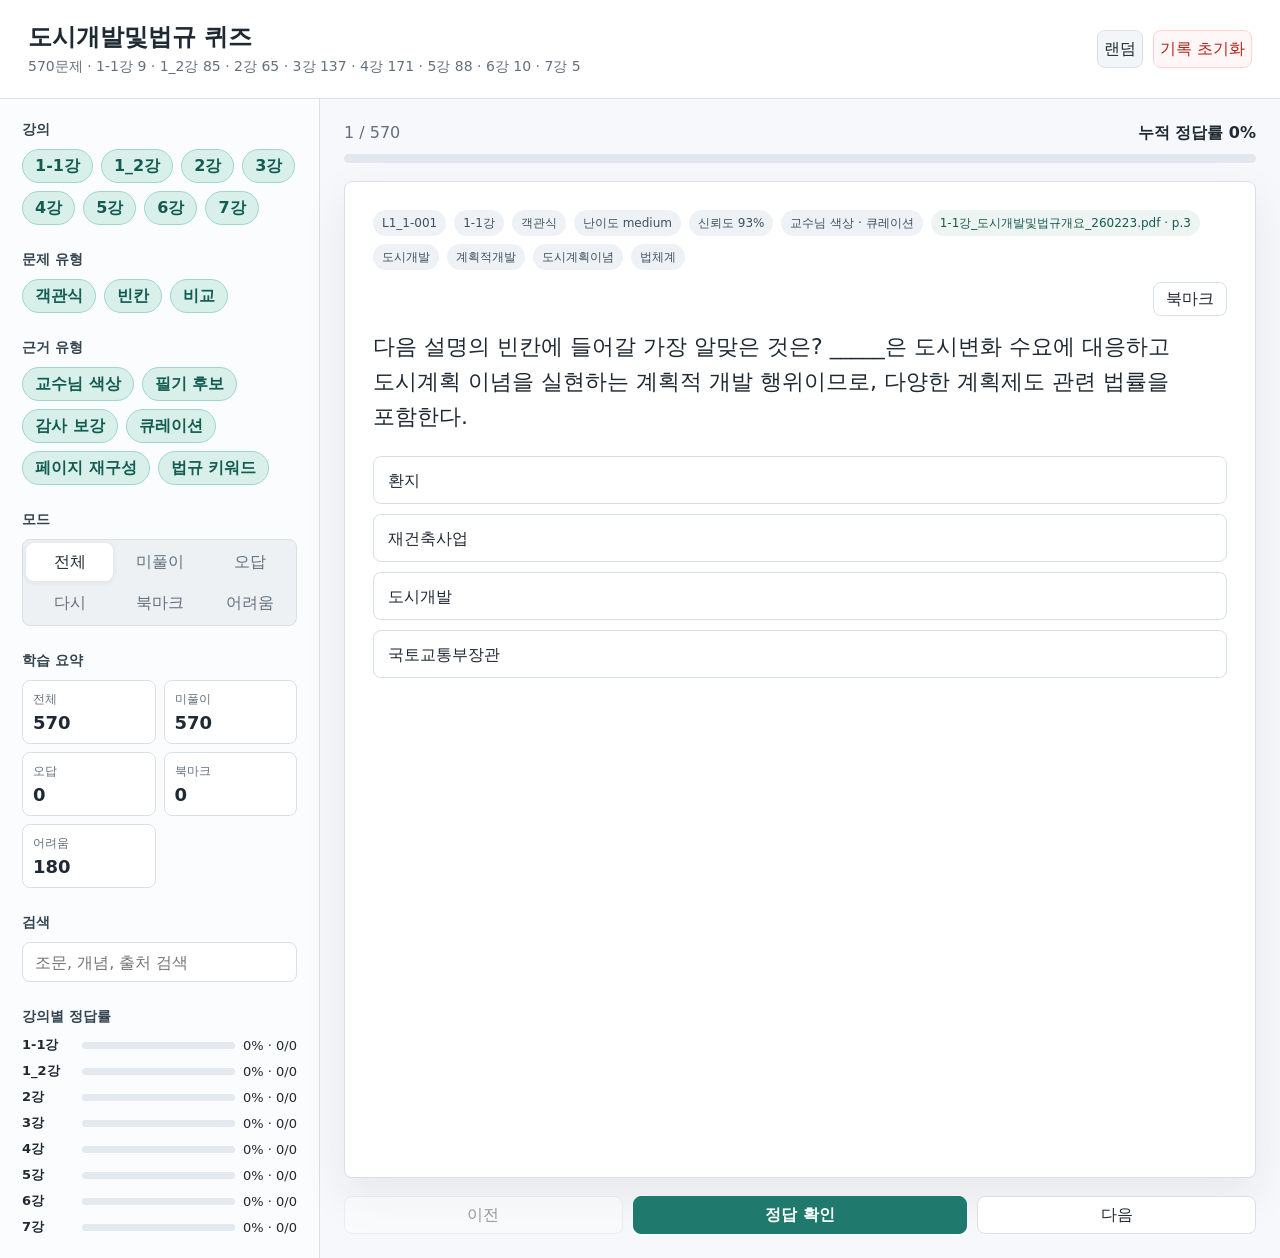
==== index.html @ 9ef406ee "Publish urban law quiz web app" ====
<!doctype html>
<html lang="ko">
  <head>
    <meta charset="utf-8" />
    <meta name="viewport" content="width=device-width, initial-scale=1" />
    <title>도시개발및법규 퀴즈</title>
    <link rel="stylesheet" href="styles.css" />
  </head>
  <body>
    <div class="app-shell">
      <header class="topbar">
        <div>
          <h1>도시개발및법규 퀴즈</h1>
          <p id="dataSummary">문제 데이터를 불러오는 중</p>
        </div>
        <div class="top-actions">
          <button id="shuffleBtn" class="ghost-btn" type="button">랜덤</button>
          <button id="resetBtn" class="danger-btn" type="button">기록 초기화</button>
        </div>
      </header>

      <aside class="control-panel" aria-label="퀴즈 필터">
        <section>
          <h2>강의</h2>
          <div id="lectureFilters" class="chip-grid"></div>
        </section>

        <section>
          <h2>문제 유형</h2>
          <div id="typeFilters" class="chip-grid"></div>
        </section>

        <section>
          <h2>근거 유형</h2>
          <div id="evidenceFilters" class="chip-grid"></div>
        </section>

        <section>
          <h2>모드</h2>
          <div class="mode-tabs" role="tablist" aria-label="풀이 모드">
            <button class="mode-btn active" data-mode="all" type="button">전체</button>
            <button class="mode-btn" data-mode="unseen" type="button">미풀이</button>
            <button class="mode-btn" data-mode="wrong" type="button">오답</button>
            <button class="mode-btn" data-mode="retry" type="button">다시</button>
            <button class="mode-btn" data-mode="bookmarked" type="button">북마크</button>
            <button class="mode-btn" data-mode="focus" type="button">어려움</button>
          </div>
        </section>

        <section>
          <h2>학습 요약</h2>
          <div id="studySummary" class="summary-grid"></div>
        </section>

        <section>
          <h2>검색</h2>
          <input id="searchInput" type="search" placeholder="조문, 개념, 출처 검색" autocomplete="off" />
        </section>

        <section>
          <h2>강의별 정답률</h2>
          <div id="lectureStats" class="stats-list"></div>
        </section>
      </aside>

      <main class="quiz-area">
        <section class="progress-strip">
          <div>
            <span id="positionText">0 / 0</span>
            <strong id="accuracyText">정답률 0%</strong>
          </div>
          <div class="progress-track" aria-hidden="true">
            <div id="progressBar" class="progress-bar"></div>
          </div>
        </section>

        <section id="quizPanel" class="quiz-panel" aria-live="polite">
          <div class="empty-state">필터에 맞는 문제를 불러오는 중입니다.</div>
        </section>

        <nav class="quiz-nav" aria-label="문제 이동">
          <button id="prevBtn" type="button">이전</button>
          <button id="checkBtn" class="primary-btn" type="button">정답 확인</button>
          <button id="nextBtn" type="button">다음</button>
        </nav>
      </main>
    </div>

    <script src="questions-data.js"></script>
    <script src="app.js"></script>
  </body>
</html>
---- styles.css ----
:root {
  color-scheme: light;
  --bg: #f7f8fb;
  --surface: #ffffff;
  --surface-alt: #eef4f1;
  --ink: #1f2933;
  --muted: #64707d;
  --line: #d9e1e7;
  --accent: #1f7a6d;
  --accent-strong: #135c52;
  --accent-soft: #d9f0ea;
  --warn: #b54708;
  --danger: #b42318;
  --ok: #16703a;
  --shadow: 0 18px 45px rgba(31, 41, 51, 0.08);
}

* {
  box-sizing: border-box;
}

body {
  margin: 0;
  min-height: 100vh;
  background: var(--bg);
  color: var(--ink);
  font-family:
    "Pretendard",
    "Noto Sans KR",
    "Segoe UI",
    system-ui,
    sans-serif;
}

button,
input {
  font: inherit;
}

button {
  min-height: 38px;
  border: 1px solid var(--line);
  border-radius: 8px;
  background: var(--surface);
  color: var(--ink);
  cursor: pointer;
}

button:hover {
  border-color: var(--accent);
}

button:disabled {
  cursor: not-allowed;
  opacity: 0.45;
}

.app-shell {
  display: grid;
  grid-template-columns: 320px minmax(0, 1fr);
  grid-template-rows: auto 1fr;
  grid-template-areas:
    "top top"
    "side main";
  min-height: 100vh;
}

.topbar {
  grid-area: top;
  display: flex;
  align-items: center;
  justify-content: space-between;
  gap: 18px;
  padding: 22px 28px;
  background: var(--surface);
  border-bottom: 1px solid var(--line);
}

.topbar h1 {
  margin: 0;
  font-size: 24px;
  line-height: 1.25;
}

.topbar p {
  margin: 6px 0 0;
  color: var(--muted);
  font-size: 14px;
}

.top-actions {
  display: flex;
  gap: 10px;
  flex-wrap: wrap;
  justify-content: flex-end;
}

.control-panel {
  grid-area: side;
  padding: 22px;
  border-right: 1px solid var(--line);
  background: #fbfcfd;
  overflow: auto;
}

.control-panel section + section {
  margin-top: 26px;
}

.control-panel h2 {
  margin: 0 0 10px;
  font-size: 14px;
  color: #344450;
}

.chip-grid {
  display: flex;
  flex-wrap: wrap;
  gap: 8px;
}

.chip {
  min-height: 34px;
  padding: 0 12px;
  border-radius: 999px;
  color: var(--muted);
  background: var(--surface);
}

.chip.active {
  color: var(--accent-strong);
  background: var(--accent-soft);
  border-color: #9ed8cc;
  font-weight: 700;
}

.mode-tabs {
  display: grid;
  grid-template-columns: repeat(3, minmax(0, 1fr));
  padding: 3px;
  border: 1px solid var(--line);
  border-radius: 8px;
  background: #edf1f4;
  gap: 3px;
}

.mode-btn {
  border: 0;
  background: transparent;
  color: var(--muted);
}

.mode-btn.active {
  background: var(--surface);
  color: var(--ink);
  box-shadow: 0 1px 6px rgba(31, 41, 51, 0.08);
}

.summary-grid {
  display: grid;
  grid-template-columns: repeat(2, minmax(0, 1fr));
  gap: 8px;
}

.summary-card {
  min-width: 0;
  padding: 10px;
  border: 1px solid var(--line);
  border-radius: 8px;
  background: var(--surface);
}

.summary-card span {
  display: block;
  color: var(--muted);
  font-size: 12px;
}

.summary-card strong {
  display: block;
  margin-top: 4px;
  font-size: 18px;
}

#searchInput {
  width: 100%;
  min-height: 40px;
  padding: 0 12px;
  border: 1px solid var(--line);
  border-radius: 8px;
  background: var(--surface);
}

.stats-list {
  display: grid;
  gap: 8px;
  font-size: 13px;
}

.stat-row {
  display: grid;
  grid-template-columns: 52px 1fr auto;
  align-items: center;
  gap: 8px;
}

.mini-track {
  height: 7px;
  overflow: hidden;
  border-radius: 999px;
  background: #e3e9ee;
}

.mini-fill {
  height: 100%;
  width: 0;
  background: var(--accent);
}

.quiz-area {
  grid-area: main;
  display: grid;
  grid-template-rows: auto 1fr auto;
  gap: 18px;
  padding: 24px;
  min-width: 0;
}

.progress-strip,
.quiz-panel,
.quiz-nav {
  width: min(980px, 100%);
  margin: 0 auto;
}

.progress-strip {
  display: grid;
  gap: 10px;
}

.progress-strip > div:first-child {
  display: flex;
  justify-content: space-between;
  gap: 16px;
  color: var(--muted);
}

.progress-strip strong {
  color: var(--ink);
}

.progress-track {
  height: 9px;
  overflow: hidden;
  border-radius: 999px;
  background: #e1e7ec;
}

.progress-bar {
  height: 100%;
  width: 0;
  background: linear-gradient(90deg, var(--accent), #6a8f42);
  transition: width 0.2s ease;
}

.quiz-panel {
  align-self: stretch;
  padding: 28px;
  border: 1px solid var(--line);
  border-radius: 8px;
  background: var(--surface);
  box-shadow: var(--shadow);
}

.meta-row {
  display: flex;
  flex-wrap: wrap;
  gap: 8px;
  margin-bottom: 18px;
}

.meta-pill {
  display: inline-flex;
  align-items: center;
  min-height: 26px;
  padding: 0 9px;
  border-radius: 999px;
  background: #eef2f6;
  color: #40505d;
  font-size: 12px;
}

.meta-pill.source {
  background: var(--surface-alt);
  color: var(--accent-strong);
}

.question-tools {
  display: flex;
  justify-content: flex-end;
  margin: -6px 0 14px;
}

.bookmark-btn {
  min-height: 34px;
  padding: 0 12px;
  border-radius: 8px;
}

.bookmark-btn.active {
  color: #7a4b00;
  border-color: #f5ca6a;
  background: #fff5d6;
  font-weight: 700;
}

.question-text {
  margin: 0 0 22px;
  font-size: 22px;
  line-height: 1.58;
  word-break: keep-all;
}

.choices {
  display: grid;
  gap: 10px;
}

.choice-btn {
  min-height: 48px;
  padding: 10px 14px;
  text-align: left;
  line-height: 1.45;
  word-break: keep-all;
}

.choice-btn.selected {
  border-color: var(--accent);
  background: var(--accent-soft);
  color: var(--accent-strong);
  font-weight: 700;
}

.answer-input {
  width: 100%;
  min-height: 48px;
  padding: 10px 13px;
  border: 1px solid var(--line);
  border-radius: 8px;
}

.feedback {
  display: none;
  margin-top: 20px;
  padding: 16px;
  border-radius: 8px;
  line-height: 1.6;
}

.feedback.visible {
  display: block;
}

.feedback.correct {
  background: #e7f7ed;
  color: var(--ok);
}

.feedback.wrong {
  background: #fff1e6;
  color: var(--warn);
}

.source-snippet {
  margin-top: 10px;
  color: #43515f;
}

.quiz-nav {
  display: grid;
  grid-template-columns: 1fr 1.2fr 1fr;
  gap: 10px;
}

.primary-btn {
  background: var(--accent);
  border-color: var(--accent);
  color: #fff;
  font-weight: 700;
}

.primary-btn:hover {
  background: var(--accent-strong);
  border-color: var(--accent-strong);
}

.ghost-btn {
  background: #f2f6f8;
}

.danger-btn {
  color: var(--danger);
  background: #fff7f7;
  border-color: #ffd5d2;
}

.empty-state {
  display: grid;
  min-height: 320px;
  place-items: center;
  color: var(--muted);
  text-align: center;
}

@media (max-width: 860px) {
  .app-shell {
    grid-template-columns: 1fr;
    grid-template-areas:
      "top"
      "side"
      "main";
  }

  .topbar {
    align-items: flex-start;
    flex-direction: column;
    padding: 18px;
  }

  .top-actions {
    width: 100%;
    justify-content: stretch;
  }

  .top-actions button {
    flex: 1;
  }

  .control-panel {
    border-right: 0;
    border-bottom: 1px solid var(--line);
    padding: 16px;
  }

  .quiz-area {
    padding: 16px;
  }

  .quiz-panel {
    padding: 20px;
  }

  .question-text {
    font-size: 18px;
    line-height: 1.55;
  }
}

@media (max-width: 520px) {
  .quiz-nav {
    grid-template-columns: 1fr;
  }

  .stat-row {
    grid-template-columns: 48px 1fr;
  }

  .stat-row span:last-child {
    grid-column: 2;
  }
}
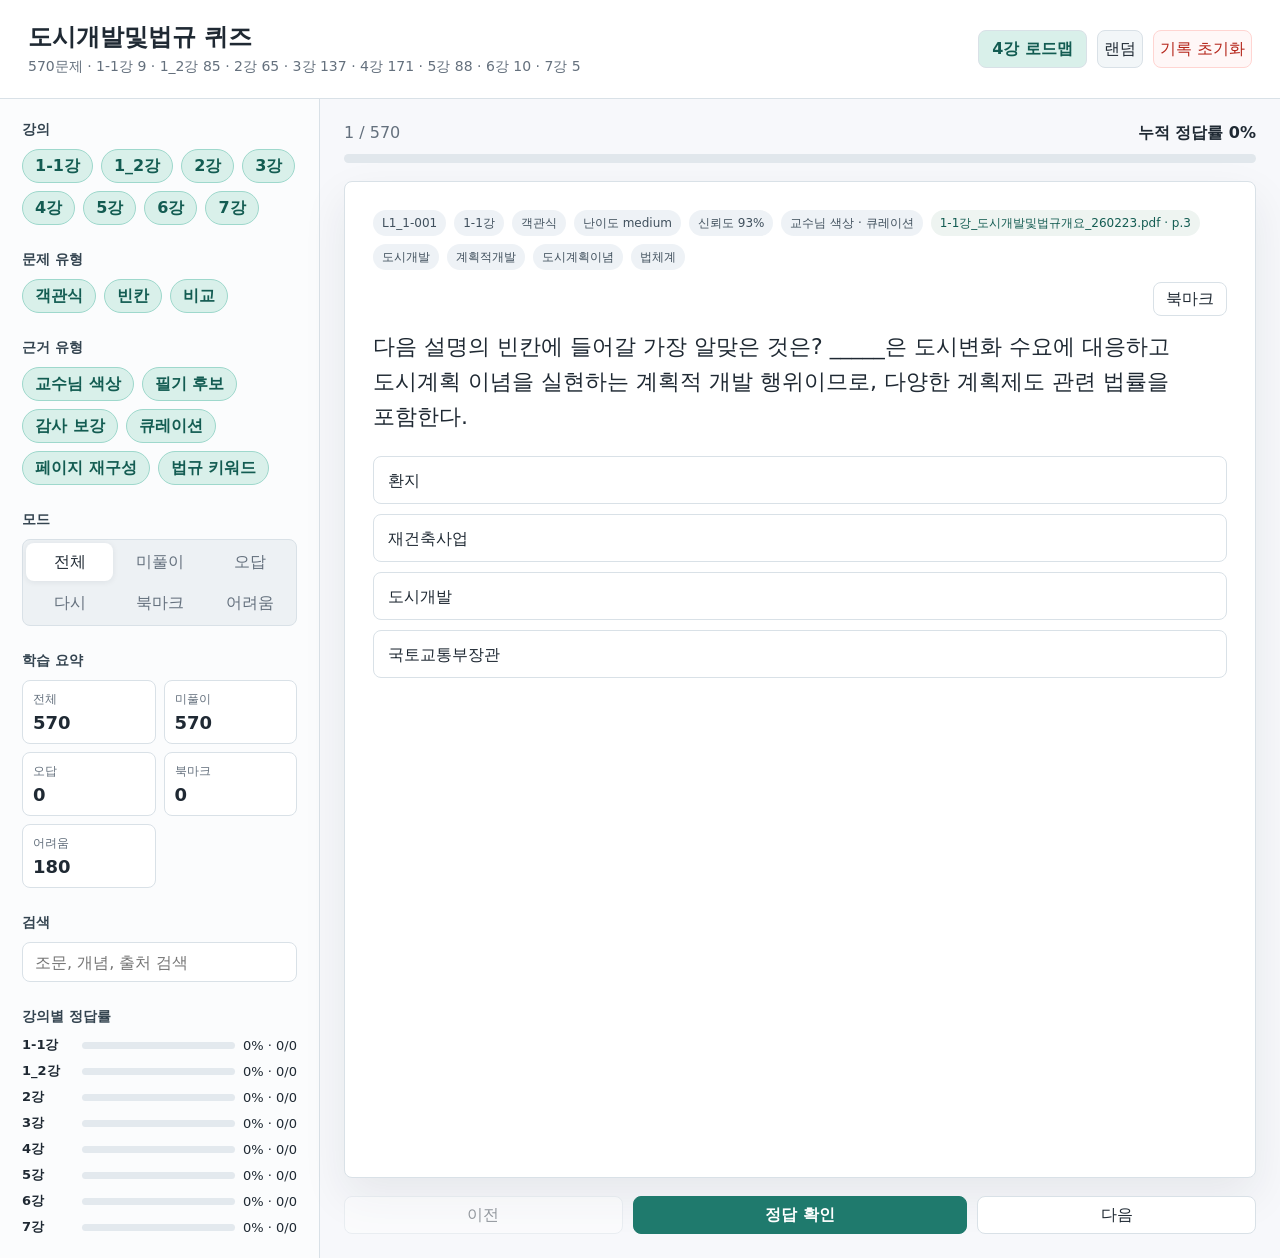
==== commit 740e699e: "Add lecture 4 roadmap visualization" ====
--- a/index.html
+++ b/index.html
@@ -14,6 +14,7 @@
           <p id="dataSummary">문제 데이터를 불러오는 중</p>
         </div>
         <div class="top-actions">
+          <a class="link-btn" href="lecture4-roadmap.html">4강 로드맵</a>
           <button id="shuffleBtn" class="ghost-btn" type="button">랜덤</button>
           <button id="resetBtn" class="danger-btn" type="button">기록 초기화</button>
         </div>
--- a/styles.css
+++ b/styles.css
@@ -46,7 +46,8 @@
   cursor: pointer;
 }
 
-button:hover {
+button:hover,
+.link-btn:hover {
   border-color: var(--accent);
 }
 
@@ -93,6 +94,20 @@
   gap: 10px;
   flex-wrap: wrap;
   justify-content: flex-end;
+}
+
+.link-btn {
+  display: inline-flex;
+  align-items: center;
+  justify-content: center;
+  min-height: 38px;
+  padding: 0 13px;
+  border: 1px solid var(--line);
+  border-radius: 8px;
+  background: var(--accent-soft);
+  color: var(--accent-strong);
+  font-weight: 800;
+  text-decoration: none;
 }
 
 .control-panel {
@@ -436,6 +451,10 @@
     flex: 1;
   }
 
+  .top-actions .link-btn {
+    flex: 1 1 100%;
+  }
+
   .control-panel {
     border-right: 0;
     border-bottom: 1px solid var(--line);
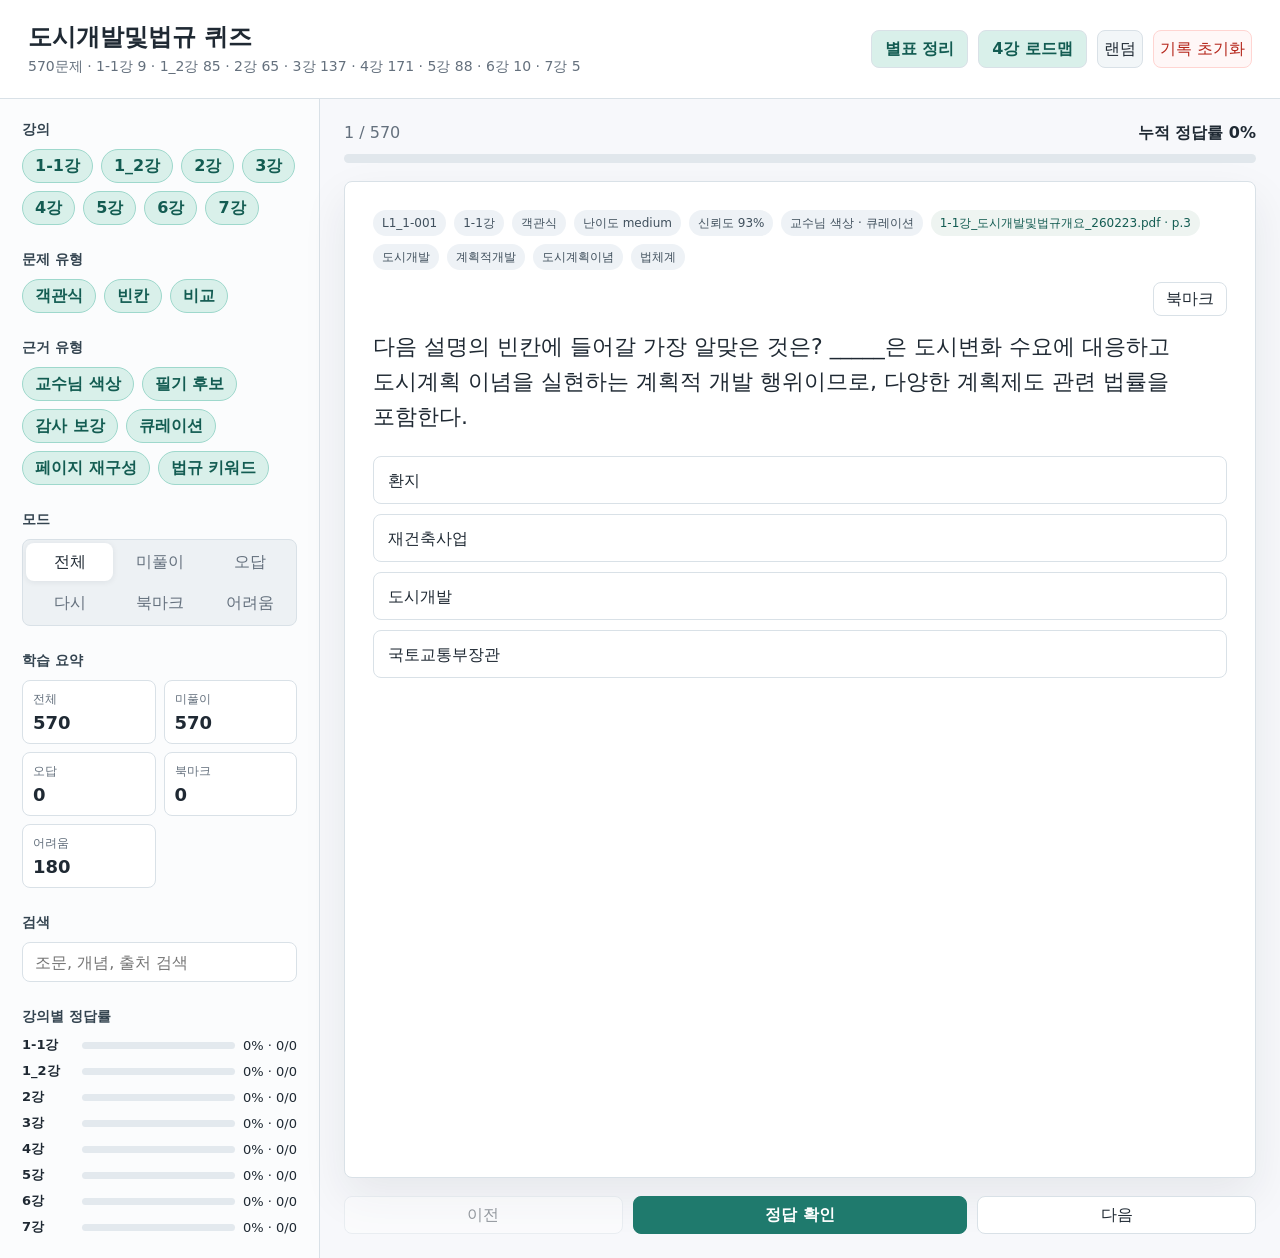
==== commit f8c55ee4: "Add star note study site" ====
--- a/index.html
+++ b/index.html
@@ -14,6 +14,7 @@
           <p id="dataSummary">문제 데이터를 불러오는 중</p>
         </div>
         <div class="top-actions">
+          <a class="link-btn" href="star-notes.html">별표 정리</a>
           <a class="link-btn" href="lecture4-roadmap.html">4강 로드맵</a>
           <button id="shuffleBtn" class="ghost-btn" type="button">랜덤</button>
           <button id="resetBtn" class="danger-btn" type="button">기록 초기화</button>
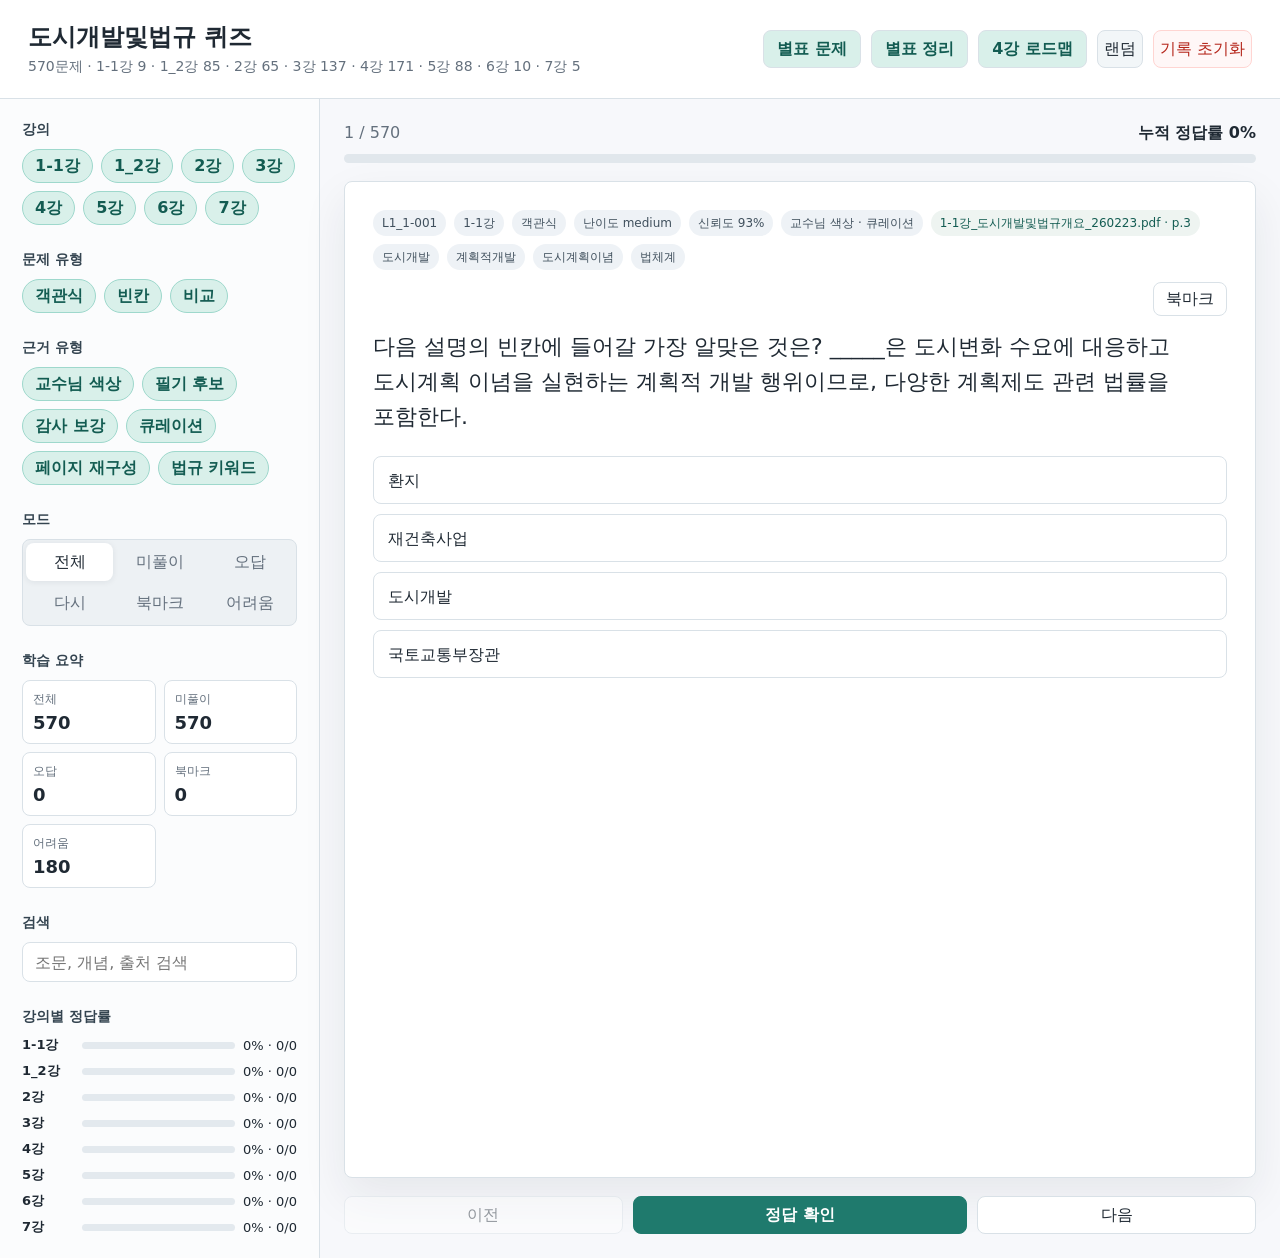
==== commit 00844bfb: "Add star note prediction quiz" ====
--- a/index.html
+++ b/index.html
@@ -14,6 +14,7 @@
           <p id="dataSummary">문제 데이터를 불러오는 중</p>
         </div>
         <div class="top-actions">
+          <a class="link-btn" href="star-quiz.html">별표 문제</a>
           <a class="link-btn" href="star-notes.html">별표 정리</a>
           <a class="link-btn" href="lecture4-roadmap.html">4강 로드맵</a>
           <button id="shuffleBtn" class="ghost-btn" type="button">랜덤</button>
